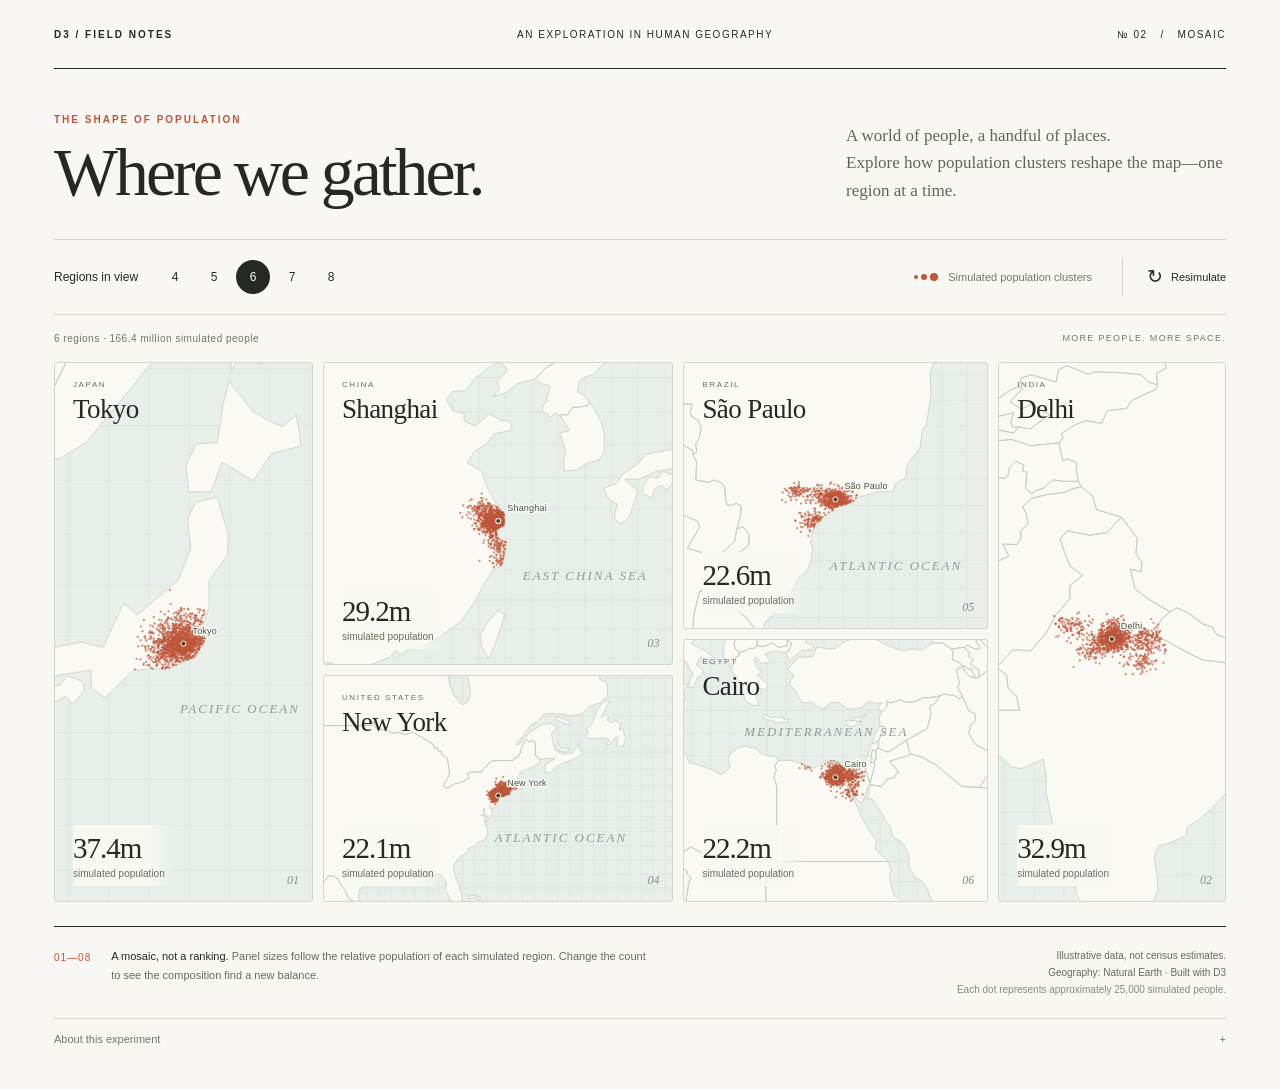
==== mosaic/index.html @ eed4c290 "Add responsive population mosaic page Add four-to-eight region layouts, locally rendered D3 maps, an" ====
<!doctype html>
<html lang="en">
<head>
<meta charset="utf-8"><meta name="viewport" content="width=device-width, initial-scale=1">
<title>Where we gather — Population mosaic</title>
<link rel="stylesheet" href="mosaic.css">
<script src="../lib/d3.min.js" defer></script><script src="../lib/topojson-client.min.js" defer></script><script src="mosaic.js" defer></script>
</head>
<body>
<main>
<header class="masthead"><a href="../">D3 / FIELD NOTES</a><span>AN EXPLORATION IN HUMAN GEOGRAPHY</span><span class="edition">№ 02 &nbsp; / &nbsp; MOSAIC</span></header>
<section class="intro"><div><p class="eyebrow">THE SHAPE OF POPULATION</p><h1>Where we gather.</h1></div><p class="dek">A world of people, a handful of places.<br>Explore how population clusters reshape the map—one region at a time.</p></section>
<section class="toolbar" aria-label="Mosaic controls"><div class="picker"><span id="picker-label">Regions in view</span><div class="choices" role="group" aria-labelledby="picker-label"><button disabled data-count="4" aria-pressed="false">4</button><button disabled data-count="5" aria-pressed="false">5</button><button disabled data-count="6" aria-pressed="true">6</button><button disabled data-count="7" aria-pressed="false">7</button><button disabled data-count="8" aria-pressed="false">8</button></div></div><div class="legend"><span class="dots"><i></i><i></i><i></i></span> Simulated population clusters</div><button disabled id="reshuffle" class="reshuffle"><span aria-hidden="true">↻</span> Resimulate</button></section>
<div class="summary"><span id="summary" role="status" aria-live="polite">Loading the world…</span><span>MORE PEOPLE. MORE SPACE.</span></div>
<section id="mosaic" class="mosaic" aria-label="Population maps" aria-busy="true"></section>
<p id="error" role="alert" hidden>We couldn’t load the maps. Please refresh to try again.</p>
<footer><div><span class="foot-number">01—08</span><p><strong>A mosaic, not a ranking.</strong> Panel sizes follow the relative population of each simulated region. Change the count to see the composition find a new balance.</p></div><p class="source">Illustrative data, not census estimates.<br>Geography: Natural Earth · Built with D3<br><span>Each dot represents approximately 25,000 simulated people.</span></p></footer>
<details><summary>About this experiment <span aria-hidden="true">+</span></summary><p>These fictional population totals are anchored to real city locations. Seeded clusters are scattered around each center and clipped to land. Panel area is proportional to simulated population; the map projection refits whenever a panel changes size. On smaller screens, equal-sized panels keep the maps readable. Every map uses its own scale, so dot concentration should not be compared as measured population density. Resimulate generates a new set of populations and clusters.</p></details>
</main>
</body></html>
---- mosaic/mosaic.css ----
:root{--paper:#f8f7f3;--ink:#252925;--muted:#74776e;--rule:#d6d8cf;--sea:#e8eee9;--land:#faf9f3;--accent:#be563a}*{box-sizing:border-box}body{margin:0;background:var(--paper);color:var(--ink);font-family:"Helvetica Neue",Helvetica,sans-serif;-webkit-font-smoothing:antialiased}main{max-width:1512px;margin:auto;padding:0 54px}.masthead{height:69px;display:flex;align-items:center;justify-content:space-between;border-bottom:1px solid var(--ink);font-size:10px;letter-spacing:1.5px}.masthead a{color:inherit;text-decoration:none;font-weight:700;letter-spacing:2px}.intro{display:flex;align-items:flex-end;justify-content:space-between;padding:45px 0 32px;gap:30px}.eyebrow{font-size:10px;letter-spacing:2px;color:var(--accent);font-weight:700;margin:0 0 14px}h1{font-family:Georgia,"Times New Roman",serif;font-weight:400;font-size:clamp(44px,5.3vw,78px);letter-spacing:-3px;line-height:1;margin:0}.dek{font-family:Georgia,serif;font-size:17px;line-height:1.6;max-width:380px;margin:0 0 3px;color:#60665c}.toolbar{display:flex;align-items:center;gap:30px;min-height:76px;border-top:1px solid var(--rule);border-bottom:1px solid var(--rule);font-size:12px}.picker{display:flex;align-items:center;gap:20px}.choices{display:flex;gap:5px}button{font:inherit;cursor:pointer;color:inherit;background:none;border:0}.choices button{width:34px;height:34px;border:1px solid transparent;border-radius:50%;transition:background .2s}.choices button:hover{background:#e5e7dd}.choices button[aria-pressed=true]{background:var(--ink);color:white}.legend{margin-left:auto;display:flex;align-items:center;gap:10px;color:var(--muted);font-size:11px}.dots{display:flex;gap:3px;align-items:center}.dots i{width:4px;height:4px;background:var(--accent);border-radius:50%}.dots i:nth-child(2){width:6px;height:6px}.dots i:nth-child(3){width:8px;height:8px}.reshuffle{border-left:1px solid var(--rule);padding:8px 0 8px 24px;font-size:11px}.reshuffle span{font-size:19px;vertical-align:-2px;margin-right:5px}button:focus-visible,a:focus-visible,summary:focus-visible{outline:2px solid var(--accent);outline-offset:4px}.summary{display:flex;justify-content:space-between;align-items:center;height:47px;color:var(--muted);font-size:10px;letter-spacing:.5px}.summary>span:last-child{font-size:9px;letter-spacing:1.3px}.mosaic{position:relative;height:540px}.panel{position:absolute;overflow:hidden;background:var(--sea);border:1px solid #d0d8cd;border-radius:3px;transition:left .55s cubic-bezier(.22,.68,0,1),top .55s cubic-bezier(.22,.68,0,1),width .55s cubic-bezier(.22,.68,0,1),height .55s cubic-bezier(.22,.68,0,1)}.panel svg{display:block;width:100%;height:100%}.panel-title{position:absolute;left:18px;top:17px;right:15px;pointer-events:none}.region-meta{font-size:8px;letter-spacing:1.6px;text-transform:uppercase;color:#687367;margin:0 0 6px}.panel h2{font-family:Georgia,serif;font-weight:400;letter-spacing:-.6px;font-size:27px;line-height:1.05;margin:0}.panel-number{position:absolute;right:13px;bottom:13px;font:italic 12px Georgia,serif;color:#829083}.population{position:absolute;bottom:15px;left:18px;margin:0;padding:7px 10px 7px 0;background:linear-gradient(90deg,rgba(248,249,242,.94) 75%,transparent);font-size:10px;color:#65705f;pointer-events:none}.population strong{font-family:Georgia,serif;font-size:29px;font-weight:400;letter-spacing:-1px;color:var(--ink);display:block;margin-bottom:3px}.city-label{font-size:9px;letter-spacing:.2px;fill:#475747;paint-order:stroke;stroke:#faf9f3;stroke-width:3px;stroke-linejoin:round}.water-label{fill:#8d9f96;font:italic 13px Georgia,serif;letter-spacing:2px}.land{fill:var(--land);stroke:#bdcbbb;stroke-width:.65}.grid{fill:none;stroke:#cbd7cb;stroke-width:.5;opacity:.6}.point{fill:var(--accent);opacity:.65}footer{display:flex;justify-content:space-between;gap:50px;border-top:1px solid var(--ink);margin-top:24px;padding:20px 0;color:#666c62;font-size:11px;line-height:1.7}footer>div{display:flex;gap:20px;max-width:600px}footer p{margin:0}footer strong{color:var(--ink);font-weight:500}.foot-number{white-space:nowrap;font-size:10px;letter-spacing:1px;color:var(--accent);padding-top:2px}.source{text-align:right;min-width:290px;font-size:10px}.source span{color:#868b80}details{border-top:1px solid var(--rule);margin-bottom:30px;font-size:11px;color:var(--muted)}summary{cursor:pointer;list-style:none;padding:14px 0}summary span{float:right}details>p{max-width:800px;line-height:1.7;margin:0 0 20px}#error{padding:50px;text-align:center}@media(min-width:1600px){.mosaic{height:610px}}@media(max-width:1000px){main{padding:0 28px}.dek{font-size:15px;max-width:320px}.mosaic{height:570px}.panel h2{font-size:24px}.toolbar{gap:16px}.picker{gap:12px}.legend{font-size:10px}.reshuffle{padding-left:15px}.masthead>span:nth-child(2){display:none}footer{gap:24px}}@media(max-width:700px){main{padding:0 20px}.masthead{height:55px;font-size:9px}.intro{display:block;padding:30px 0 24px}h1{font-size:51px;letter-spacing:-2px}.dek{margin-top:18px;font-size:15px}.toolbar{flex-wrap:wrap;gap:15px;padding:15px 0}.picker{flex:1}.legend{order:3;margin:0;width:100%;font-size:10px}.reshuffle{border:0;padding:0}.summary>span:last-child{display:none}.panel-title{left:16px}.panel h2{font-size:27px}footer{display:block}.source{text-align:left;margin:18px 0 0 0;min-width:0}footer>div{gap:15px}.choices{gap:1px}.choices button{width:30px;height:30px}}@media(prefers-reduced-motion:reduce){*,*::before,*::after{transition:none!important;animation:none!important}}
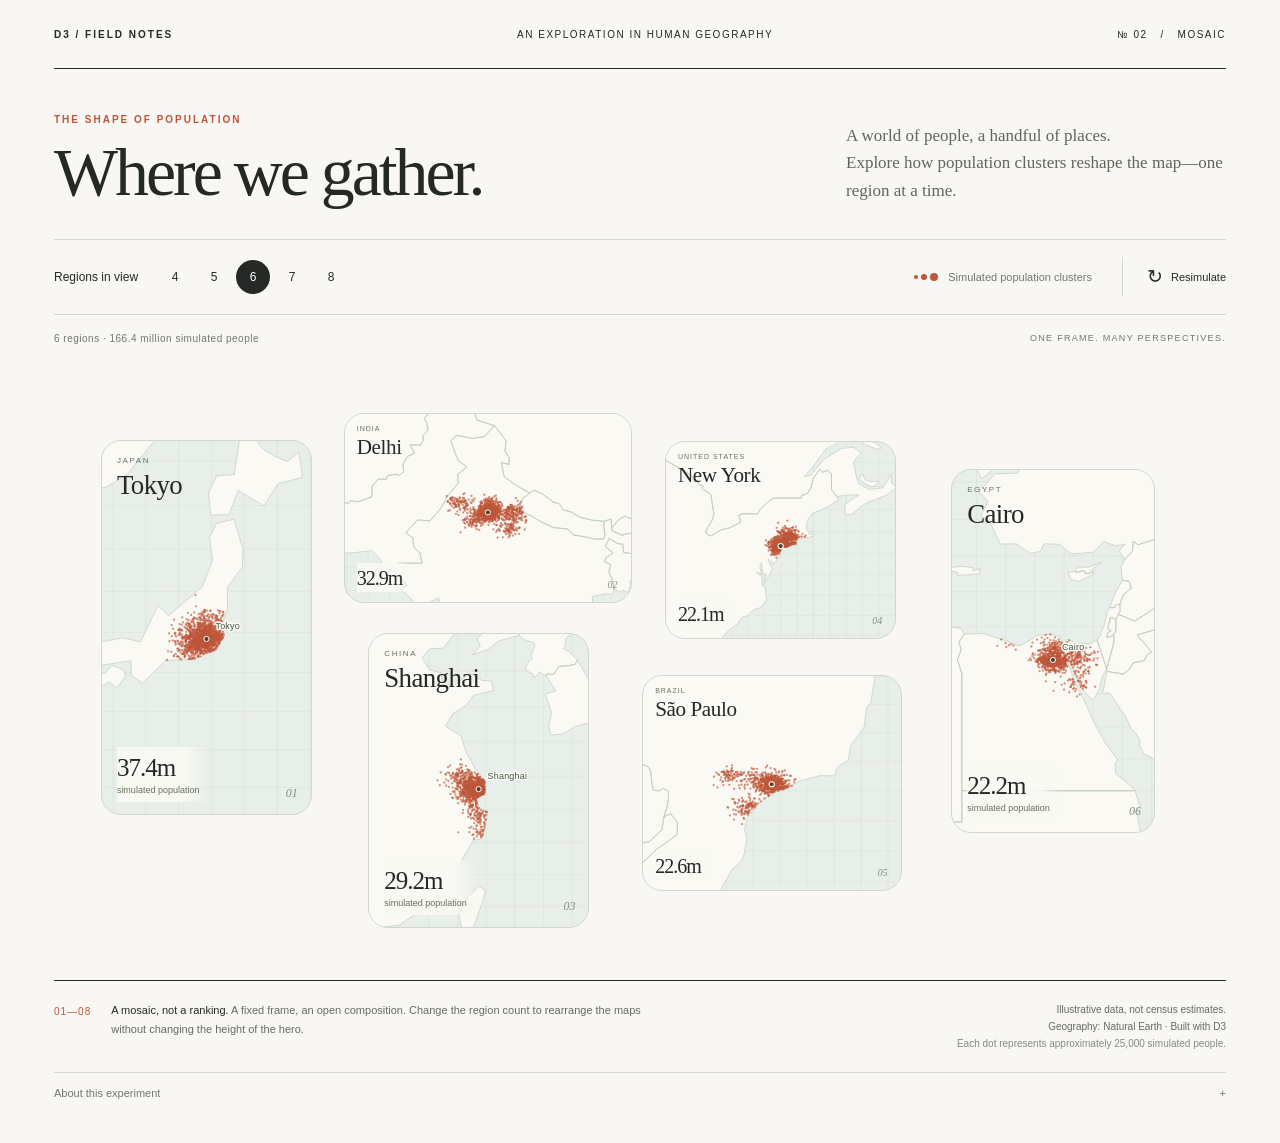
==== commit b1aa4d14: "Compose mosaic maps within a fixed hero banner Replace the filled treemap with staggered portrait an" ====
--- a/mosaic/index.html
+++ b/mosaic/index.html
@@ -11,10 +11,10 @@
 <header class="masthead"><a href="../">D3 / FIELD NOTES</a><span>AN EXPLORATION IN HUMAN GEOGRAPHY</span><span class="edition">№ 02 &nbsp; / &nbsp; MOSAIC</span></header>
 <section class="intro"><div><p class="eyebrow">THE SHAPE OF POPULATION</p><h1>Where we gather.</h1></div><p class="dek">A world of people, a handful of places.<br>Explore how population clusters reshape the map—one region at a time.</p></section>
 <section class="toolbar" aria-label="Mosaic controls"><div class="picker"><span id="picker-label">Regions in view</span><div class="choices" role="group" aria-labelledby="picker-label"><button disabled data-count="4" aria-pressed="false">4</button><button disabled data-count="5" aria-pressed="false">5</button><button disabled data-count="6" aria-pressed="true">6</button><button disabled data-count="7" aria-pressed="false">7</button><button disabled data-count="8" aria-pressed="false">8</button></div></div><div class="legend"><span class="dots"><i></i><i></i><i></i></span> Simulated population clusters</div><button disabled id="reshuffle" class="reshuffle"><span aria-hidden="true">↻</span> Resimulate</button></section>
-<div class="summary"><span id="summary" role="status" aria-live="polite">Loading the world…</span><span>MORE PEOPLE. MORE SPACE.</span></div>
+<div class="summary"><span id="summary" role="status" aria-live="polite">Loading the world…</span><span>ONE FRAME. MANY PERSPECTIVES.</span></div>
 <section id="mosaic" class="mosaic" aria-label="Population maps" aria-busy="true"></section>
 <p id="error" role="alert" hidden>We couldn’t load the maps. Please refresh to try again.</p>
-<footer><div><span class="foot-number">01—08</span><p><strong>A mosaic, not a ranking.</strong> Panel sizes follow the relative population of each simulated region. Change the count to see the composition find a new balance.</p></div><p class="source">Illustrative data, not census estimates.<br>Geography: Natural Earth · Built with D3<br><span>Each dot represents approximately 25,000 simulated people.</span></p></footer>
-<details><summary>About this experiment <span aria-hidden="true">+</span></summary><p>These fictional population totals are anchored to real city locations. Seeded clusters are scattered around each center and clipped to land. Panel area is proportional to simulated population; the map projection refits whenever a panel changes size. On smaller screens, equal-sized panels keep the maps readable. Every map uses its own scale, so dot concentration should not be compared as measured population density. Resimulate generates a new set of populations and clusters.</p></details>
+<footer><div><span class="foot-number">01—08</span><p><strong>A mosaic, not a ranking.</strong> A fixed frame, an open composition. Change the region count to rearrange the maps without changing the height of the hero.</p></div><p class="source">Illustrative data, not census estimates.<br>Geography: Natural Earth · Built with D3<br><span>Each dot represents approximately 25,000 simulated people.</span></p></footer>
+<details><summary>About this experiment <span aria-hidden="true">+</span></summary><p>These fictional population totals are anchored to real city locations. Seeded clusters are scattered around each center and clipped to land. Each panel count has a composed arrangement of portrait and landscape maps, with intentional space between them. Population subtly scales panels within their slots; area is not a quantitative population encoding. The hero stays at 2:1 on larger screens and 4:5 on phones, regardless of count. Map projections refit to each panel. Every map uses its own scale, so dot concentration should not be compared as measured population density. Resimulate generates a new set of populations and clusters.</p></details>
 </main>
 </body></html>
--- a/mosaic/mosaic.css
+++ b/mosaic/mosaic.css
@@ -1 +1,14 @@
-:root{--paper:#f8f7f3;--ink:#252925;--muted:#74776e;--rule:#d6d8cf;--sea:#e8eee9;--land:#faf9f3;--accent:#be563a}*{box-sizing:border-box}body{margin:0;background:var(--paper);color:var(--ink);font-family:"Helvetica Neue",Helvetica,sans-serif;-webkit-font-smoothing:antialiased}main{max-width:1512px;margin:auto;padding:0 54px}.masthead{height:69px;display:flex;align-items:center;justify-content:space-between;border-bottom:1px solid var(--ink);font-size:10px;letter-spacing:1.5px}.masthead a{color:inherit;text-decoration:none;font-weight:700;letter-spacing:2px}.intro{display:flex;align-items:flex-end;justify-content:space-between;padding:45px 0 32px;gap:30px}.eyebrow{font-size:10px;letter-spacing:2px;color:var(--accent);font-weight:700;margin:0 0 14px}h1{font-family:Georgia,"Times New Roman",serif;font-weight:400;font-size:clamp(44px,5.3vw,78px);letter-spacing:-3px;line-height:1;margin:0}.dek{font-family:Georgia,serif;font-size:17px;line-height:1.6;max-width:380px;margin:0 0 3px;color:#60665c}.toolbar{display:flex;align-items:center;gap:30px;min-height:76px;border-top:1px solid var(--rule);border-bottom:1px solid var(--rule);font-size:12px}.picker{display:flex;align-items:center;gap:20px}.choices{display:flex;gap:5px}button{font:inherit;cursor:pointer;color:inherit;background:none;border:0}.choices button{width:34px;height:34px;border:1px solid transparent;border-radius:50%;transition:background .2s}.choices button:hover{background:#e5e7dd}.choices button[aria-pressed=true]{background:var(--ink);color:white}.legend{margin-left:auto;display:flex;align-items:center;gap:10px;color:var(--muted);font-size:11px}.dots{display:flex;gap:3px;align-items:center}.dots i{width:4px;height:4px;background:var(--accent);border-radius:50%}.dots i:nth-child(2){width:6px;height:6px}.dots i:nth-child(3){width:8px;height:8px}.reshuffle{border-left:1px solid var(--rule);padding:8px 0 8px 24px;font-size:11px}.reshuffle span{font-size:19px;vertical-align:-2px;margin-right:5px}button:focus-visible,a:focus-visible,summary:focus-visible{outline:2px solid var(--accent);outline-offset:4px}.summary{display:flex;justify-content:space-between;align-items:center;height:47px;color:var(--muted);font-size:10px;letter-spacing:.5px}.summary>span:last-child{font-size:9px;letter-spacing:1.3px}.mosaic{position:relative;height:540px}.panel{position:absolute;overflow:hidden;background:var(--sea);border:1px solid #d0d8cd;border-radius:3px;transition:left .55s cubic-bezier(.22,.68,0,1),top .55s cubic-bezier(.22,.68,0,1),width .55s cubic-bezier(.22,.68,0,1),height .55s cubic-bezier(.22,.68,0,1)}.panel svg{display:block;width:100%;height:100%}.panel-title{position:absolute;left:18px;top:17px;right:15px;pointer-events:none}.region-meta{font-size:8px;letter-spacing:1.6px;text-transform:uppercase;color:#687367;margin:0 0 6px}.panel h2{font-family:Georgia,serif;font-weight:400;letter-spacing:-.6px;font-size:27px;line-height:1.05;margin:0}.panel-number{position:absolute;right:13px;bottom:13px;font:italic 12px Georgia,serif;color:#829083}.population{position:absolute;bottom:15px;left:18px;margin:0;padding:7px 10px 7px 0;background:linear-gradient(90deg,rgba(248,249,242,.94) 75%,transparent);font-size:10px;color:#65705f;pointer-events:none}.population strong{font-family:Georgia,serif;font-size:29px;font-weight:400;letter-spacing:-1px;color:var(--ink);display:block;margin-bottom:3px}.city-label{font-size:9px;letter-spacing:.2px;fill:#475747;paint-order:stroke;stroke:#faf9f3;stroke-width:3px;stroke-linejoin:round}.water-label{fill:#8d9f96;font:italic 13px Georgia,serif;letter-spacing:2px}.land{fill:var(--land);stroke:#bdcbbb;stroke-width:.65}.grid{fill:none;stroke:#cbd7cb;stroke-width:.5;opacity:.6}.point{fill:var(--accent);opacity:.65}footer{display:flex;justify-content:space-between;gap:50px;border-top:1px solid var(--ink);margin-top:24px;padding:20px 0;color:#666c62;font-size:11px;line-height:1.7}footer>div{display:flex;gap:20px;max-width:600px}footer p{margin:0}footer strong{color:var(--ink);font-weight:500}.foot-number{white-space:nowrap;font-size:10px;letter-spacing:1px;color:var(--accent);padding-top:2px}.source{text-align:right;min-width:290px;font-size:10px}.source span{color:#868b80}details{border-top:1px solid var(--rule);margin-bottom:30px;font-size:11px;color:var(--muted)}summary{cursor:pointer;list-style:none;padding:14px 0}summary span{float:right}details>p{max-width:800px;line-height:1.7;margin:0 0 20px}#error{padding:50px;text-align:center}@media(min-width:1600px){.mosaic{height:610px}}@media(max-width:1000px){main{padding:0 28px}.dek{font-size:15px;max-width:320px}.mosaic{height:570px}.panel h2{font-size:24px}.toolbar{gap:16px}.picker{gap:12px}.legend{font-size:10px}.reshuffle{padding-left:15px}.masthead>span:nth-child(2){display:none}footer{gap:24px}}@media(max-width:700px){main{padding:0 20px}.masthead{height:55px;font-size:9px}.intro{display:block;padding:30px 0 24px}h1{font-size:51px;letter-spacing:-2px}.dek{margin-top:18px;font-size:15px}.toolbar{flex-wrap:wrap;gap:15px;padding:15px 0}.picker{flex:1}.legend{order:3;margin:0;width:100%;font-size:10px}.reshuffle{border:0;padding:0}.summary>span:last-child{display:none}.panel-title{left:16px}.panel h2{font-size:27px}footer{display:block}.source{text-align:left;margin:18px 0 0 0;min-width:0}footer>div{gap:15px}.choices{gap:1px}.choices button{width:30px;height:30px}}@media(prefers-reduced-motion:reduce){*,*::before,*::after{transition:none!important;animation:none!important}}
+:root{--paper:#f8f7f3;--ink:#252925;--muted:#74776e;--rule:#d6d8cf;--sea:#e8eee9;--land:#faf9f3;--accent:#be563a}*{box-sizing:border-box}body{margin:0;background:var(--paper);color:var(--ink);font-family:"Helvetica Neue",Helvetica,sans-serif;-webkit-font-smoothing:antialiased}main{max-width:1512px;margin:auto;padding:0 54px}.masthead{height:69px;display:flex;align-items:center;justify-content:space-between;border-bottom:1px solid var(--ink);font-size:10px;letter-spacing:1.5px}.masthead a{color:inherit;text-decoration:none;font-weight:700;letter-spacing:2px}.intro{display:flex;align-items:flex-end;justify-content:space-between;padding:45px 0 32px;gap:30px}.eyebrow{font-size:10px;letter-spacing:2px;color:var(--accent);font-weight:700;margin:0 0 14px}h1{font-family:Georgia,"Times New Roman",serif;font-weight:400;font-size:clamp(44px,5.3vw,78px);letter-spacing:-3px;line-height:1;margin:0}.dek{font-family:Georgia,serif;font-size:17px;line-height:1.6;max-width:380px;margin:0 0 3px;color:#60665c}.toolbar{display:flex;align-items:center;gap:30px;min-height:76px;border-top:1px solid var(--rule);border-bottom:1px solid var(--rule);font-size:12px}.picker{display:flex;align-items:center;gap:20px}.choices{display:flex;gap:5px}button{font:inherit;cursor:pointer;color:inherit;background:none;border:0}.choices button{width:34px;height:34px;border:1px solid transparent;border-radius:50%;transition:background .2s}.choices button:hover{background:#e5e7dd}.choices button[aria-pressed=true]{background:var(--ink);color:white}.legend{margin-left:auto;display:flex;align-items:center;gap:10px;color:var(--muted);font-size:11px}.dots{display:flex;gap:3px;align-items:center}.dots i{width:4px;height:4px;background:var(--accent);border-radius:50%}.dots i:nth-child(2){width:6px;height:6px}.dots i:nth-child(3){width:8px;height:8px}.reshuffle{border-left:1px solid var(--rule);padding:8px 0 8px 24px;font-size:11px}.reshuffle span{font-size:19px;vertical-align:-2px;margin-right:5px}button:focus-visible,a:focus-visible,summary:focus-visible{outline:2px solid var(--accent);outline-offset:4px}.summary{display:flex;justify-content:space-between;align-items:center;height:47px;color:var(--muted);font-size:10px;letter-spacing:.5px}.summary>span:last-child{font-size:9px;letter-spacing:1.3px}.mosaic{container-type:inline-size;position:relative;aspect-ratio:2 / 1;width:100%;height:auto;margin:8px 0 16px}.panel{position:absolute;overflow:hidden;background:var(--sea);border:1px solid #d0d8cd;border-radius:20px;transition:left .55s cubic-bezier(.22,.68,0,1),top .55s cubic-bezier(.22,.68,0,1),width .55s cubic-bezier(.22,.68,0,1),height .55s cubic-bezier(.22,.68,0,1)}.panel svg{display:block;width:100%;height:100%}.panel-title{position:absolute;left:18px;top:17px;right:15px;pointer-events:none}.region-meta{font-size:8px;letter-spacing:1.6px;text-transform:uppercase;color:#687367;margin:0 0 6px}.panel h2{font-family:Georgia,serif;font-weight:400;letter-spacing:-.6px;font-size:27px;line-height:1.05;margin:0}.panel-number{position:absolute;right:13px;bottom:13px;font:italic 12px Georgia,serif;color:#829083}.population{position:absolute;bottom:15px;left:18px;margin:0;padding:7px 10px 7px 0;background:linear-gradient(90deg,rgba(248,249,242,.94) 75%,transparent);font-size:10px;color:#65705f;pointer-events:none}.population strong{font-family:Georgia,serif;font-size:29px;font-weight:400;letter-spacing:-1px;color:var(--ink);display:block;margin-bottom:3px}.city-label{font-size:9px;letter-spacing:.2px;fill:#475747;paint-order:stroke;stroke:#faf9f3;stroke-width:3px;stroke-linejoin:round}.water-label{fill:#8d9f96;font:italic 13px Georgia,serif;letter-spacing:2px}.land{fill:var(--land);stroke:#bdcbbb;stroke-width:.65}.grid{fill:none;stroke:#cbd7cb;stroke-width:.5;opacity:.6}.point{fill:var(--accent);opacity:.65}footer{display:flex;justify-content:space-between;gap:50px;border-top:1px solid var(--ink);margin-top:24px;padding:20px 0;color:#666c62;font-size:11px;line-height:1.7}footer>div{display:flex;gap:20px;max-width:600px}footer p{margin:0}footer strong{color:var(--ink);font-weight:500}.foot-number{white-space:nowrap;font-size:10px;letter-spacing:1px;color:var(--accent);padding-top:2px}.source{text-align:right;min-width:290px;font-size:10px}.source span{color:#868b80}details{border-top:1px solid var(--rule);margin-bottom:30px;font-size:11px;color:var(--muted)}summary{cursor:pointer;list-style:none;padding:14px 0}summary span{float:right}details>p{max-width:800px;line-height:1.7;margin:0 0 20px}#error{padding:50px;text-align:center}@media(max-width:1000px){main{padding:0 28px}.dek{font-size:15px;max-width:320px}.panel h2{font-size:24px}.toolbar{gap:16px}.picker{gap:12px}.legend{font-size:10px}.reshuffle{padding-left:15px}.masthead>span:nth-child(2){display:none}footer{gap:24px}}@media(max-width:700px){main{padding:0 20px}.masthead{height:55px;font-size:9px}.intro{display:block;padding:30px 0 24px}h1{font-size:51px;letter-spacing:-2px}.dek{margin-top:18px;font-size:15px}.toolbar{flex-wrap:wrap;gap:15px;padding:15px 0}.picker{flex:1}.legend{order:3;margin:0;width:100%;font-size:10px}.reshuffle{border:0;padding:0}.summary>span:last-child{display:none}.panel-title{left:16px}.panel h2{font-size:27px}footer{display:block}.source{text-align:left;margin:18px 0 0 0;min-width:0}footer>div{gap:15px}.choices{gap:1px}.choices button{width:30px;height:30px}}@media(prefers-reduced-motion:reduce){*,*::before,*::after{transition:none!important;animation:none!important}}
+
+/* Hero compositions preserve a stable frame as the number of panels changes. */
+.panel-title{left:15px;top:15px;right:12px}
+.panel h2{font-size:clamp(18px,2.1vw,28px)}
+.population{left:15px;bottom:12px;font-size:9px}
+.population strong{font-size:25px}
+.panel.compact .panel-title{top:11px;left:12px;right:8px}
+.panel.compact .region-meta{font-size:7px;letter-spacing:1px;margin-bottom:4px}
+.panel.compact h2{font-size:clamp(15px,1.65vw,22px);letter-spacing:-.4px}
+.panel.compact .population{left:12px;bottom:10px;font-size:0;padding:4px 8px 2px 0}
+.panel.compact .population strong{font-size:20px;margin:0}
+.panel.compact .panel-number{font-size:10px;bottom:12px}
+@media(max-width:639px){.mosaic{aspect-ratio:4 / 5}.panel{border-radius:14px}.panel h2{font-size:20px}.panel.compact h2{font-size:16px}.panel.compact .region-meta{display:none}.panel.compact .population strong{font-size:18px}.panel.compact .panel-title{top:9px;left:10px}.panel.compact .population{left:10px;bottom:7px}.panel-number{display:none}}
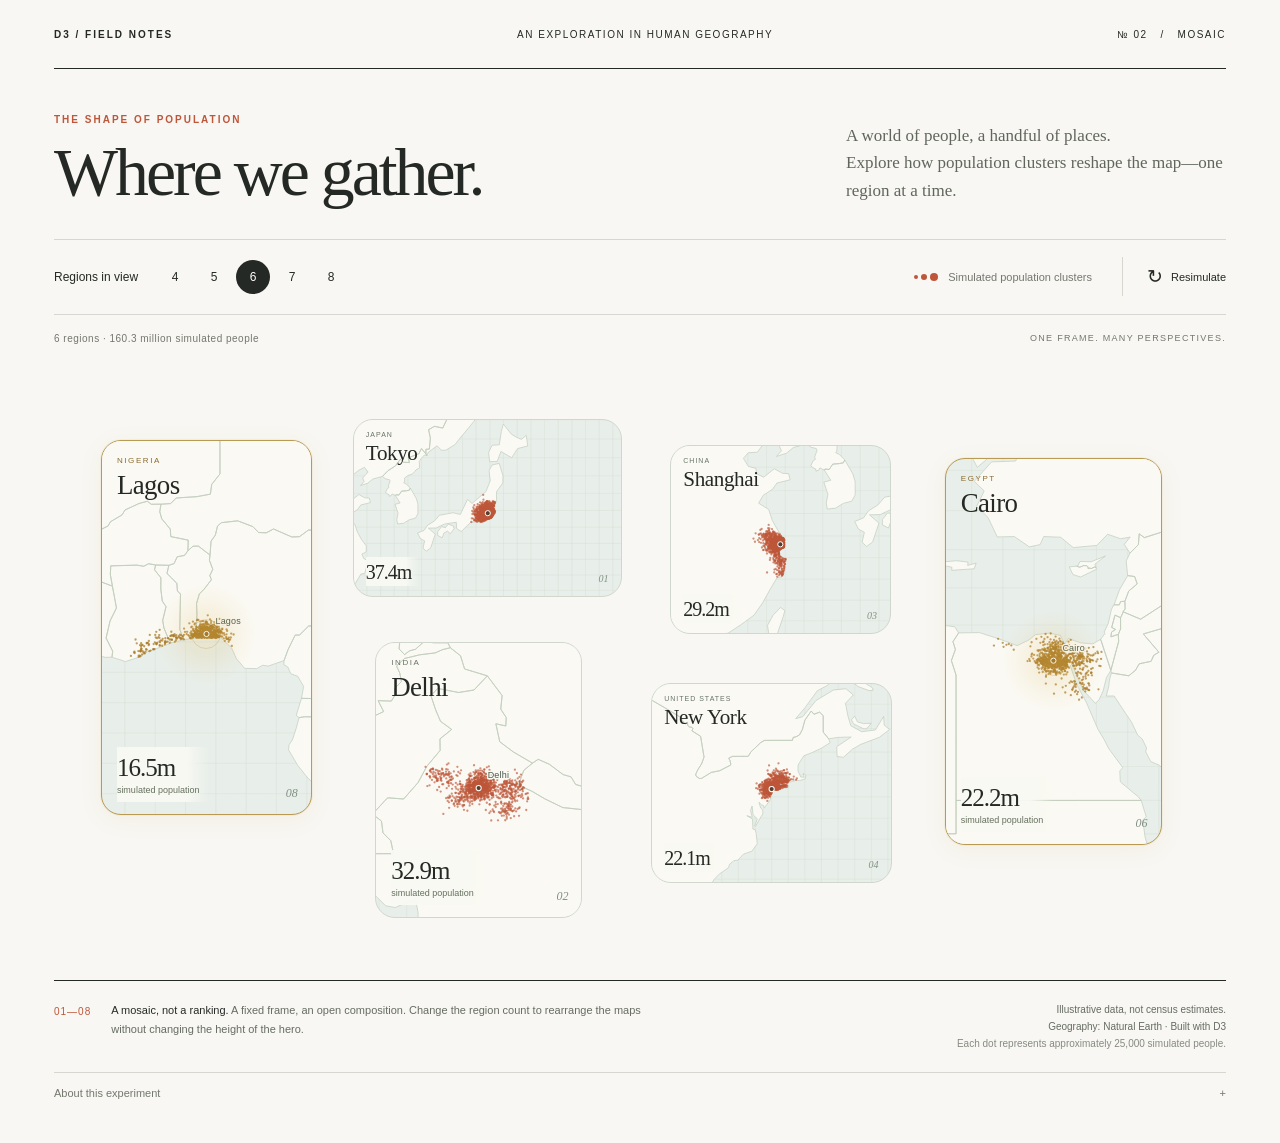
==== commit b4ed4b18: "Spotlight random population centers in the mosaic hero Select one to three regions per page load, as" ====
--- a/mosaic/index.html
+++ b/mosaic/index.html
@@ -3,8 +3,8 @@
 <head>
 <meta charset="utf-8"><meta name="viewport" content="width=device-width, initial-scale=1">
 <title>Where we gather — Population mosaic</title>
-<link rel="stylesheet" href="mosaic.css">
-<script src="../lib/d3.min.js" defer></script><script src="../lib/topojson-client.min.js" defer></script><script src="mosaic.js" defer></script>
+<link rel="stylesheet" href="mosaic.css?v=gold-1">
+<script src="../lib/d3.min.js" defer></script><script src="../lib/topojson-client.min.js" defer></script><script src="mosaic.js?v=gold-1" defer></script>
 </head>
 <body>
 <main>
@@ -15,6 +15,6 @@
 <section id="mosaic" class="mosaic" aria-label="Population maps" aria-busy="true"></section>
 <p id="error" role="alert" hidden>We couldn’t load the maps. Please refresh to try again.</p>
 <footer><div><span class="foot-number">01—08</span><p><strong>A mosaic, not a ranking.</strong> A fixed frame, an open composition. Change the region count to rearrange the maps without changing the height of the hero.</p></div><p class="source">Illustrative data, not census estimates.<br>Geography: Natural Earth · Built with D3<br><span>Each dot represents approximately 25,000 simulated people.</span></p></footer>
-<details><summary>About this experiment <span aria-hidden="true">+</span></summary><p>These fictional population totals are anchored to real city locations. Seeded clusters are scattered around each center and clipped to land. Each panel count has a composed arrangement of portrait and landscape maps, with intentional space between them. Population subtly scales panels within their slots; area is not a quantitative population encoding. The hero stays at 2:1 on larger screens and 4:5 on phones, regardless of count. Map projections refit to each panel. Every map uses its own scale, so dot concentration should not be compared as measured population density. Resimulate generates a new set of populations and clusters.</p></details>
+<details><summary>About this experiment <span aria-hidden="true">+</span></summary><p>These fictional population totals are anchored to real city locations. Seeded clusters are scattered around each center and clipped to land. Each panel count has a composed arrangement of portrait and landscape maps, with intentional space between them. On each page load, one to three randomly selected regions receive the largest slots and a soft gold spotlight. That selection stays visible as the count changes. Population subtly scales the remaining panels within their slots; area is not a quantitative population encoding. The hero stays at 2:1 on larger screens and 4:5 on phones, regardless of count. Map projections refit to each panel. Every map uses its own scale, so dot concentration should not be compared as measured population density. Resimulate generates a new set of populations and clusters.</p></details>
 </main>
 </body></html>
--- a/mosaic/mosaic.css
+++ b/mosaic/mosaic.css
@@ -12,3 +12,17 @@
 .panel.compact .population strong{font-size:20px;margin:0}
 .panel.compact .panel-number{font-size:10px;bottom:12px}
 @media(max-width:639px){.mosaic{aspect-ratio:4 / 5}.panel{border-radius:14px}.panel h2{font-size:20px}.panel.compact h2{font-size:16px}.panel.compact .region-meta{display:none}.panel.compact .population strong{font-size:18px}.panel.compact .panel-title{top:9px;left:10px}.panel.compact .population{left:10px;bottom:7px}.panel-number{display:none}}
+
+/* A quiet gold spotlight, centered on the projected city rather than the card. */
+.panel.featured{border-color:#b99a52;box-shadow:0 0 0 1px #c6a55718,0 5px 24px #a57c2012}
+.panel.featured .point{fill:#a87924;opacity:.72}
+.panel.featured .center{fill:#8e651a}
+.panel.featured .region-meta{color:#8b6b30}
+.focus-glow{display:none;position:absolute;width:100px;height:100px;transform:translate(-50%,-50%);pointer-events:none}
+.featured .focus-glow{display:block}
+.focus-glow::before{content:"";position:absolute;inset:0;border-radius:50%;background:radial-gradient(circle,#efc76b55 0%,#dfb55735 30%,#dfb55712 55%,transparent 72%);opacity:.65;animation:gold-breathe 4.8s ease-in-out infinite}
+.focus-glow::after{content:"";position:absolute;inset:35px;border:1px solid #b78a3280;border-radius:50%;opacity:.5;animation:gold-ring 4.8s ease-in-out infinite}
+.panel.featured .panel-title,.panel.featured .population{z-index:1}
+@keyframes gold-breathe{0%,100%{opacity:.4;transform:scale(.86)}50%{opacity:.9;transform:scale(1.16)}}
+@keyframes gold-ring{0%,100%{opacity:.25;transform:scale(.9)}50%{opacity:.6;transform:scale(1.2)}}
+@media(prefers-reduced-motion:reduce){.focus-glow::before,.focus-glow::after{animation:none;transform:none}}
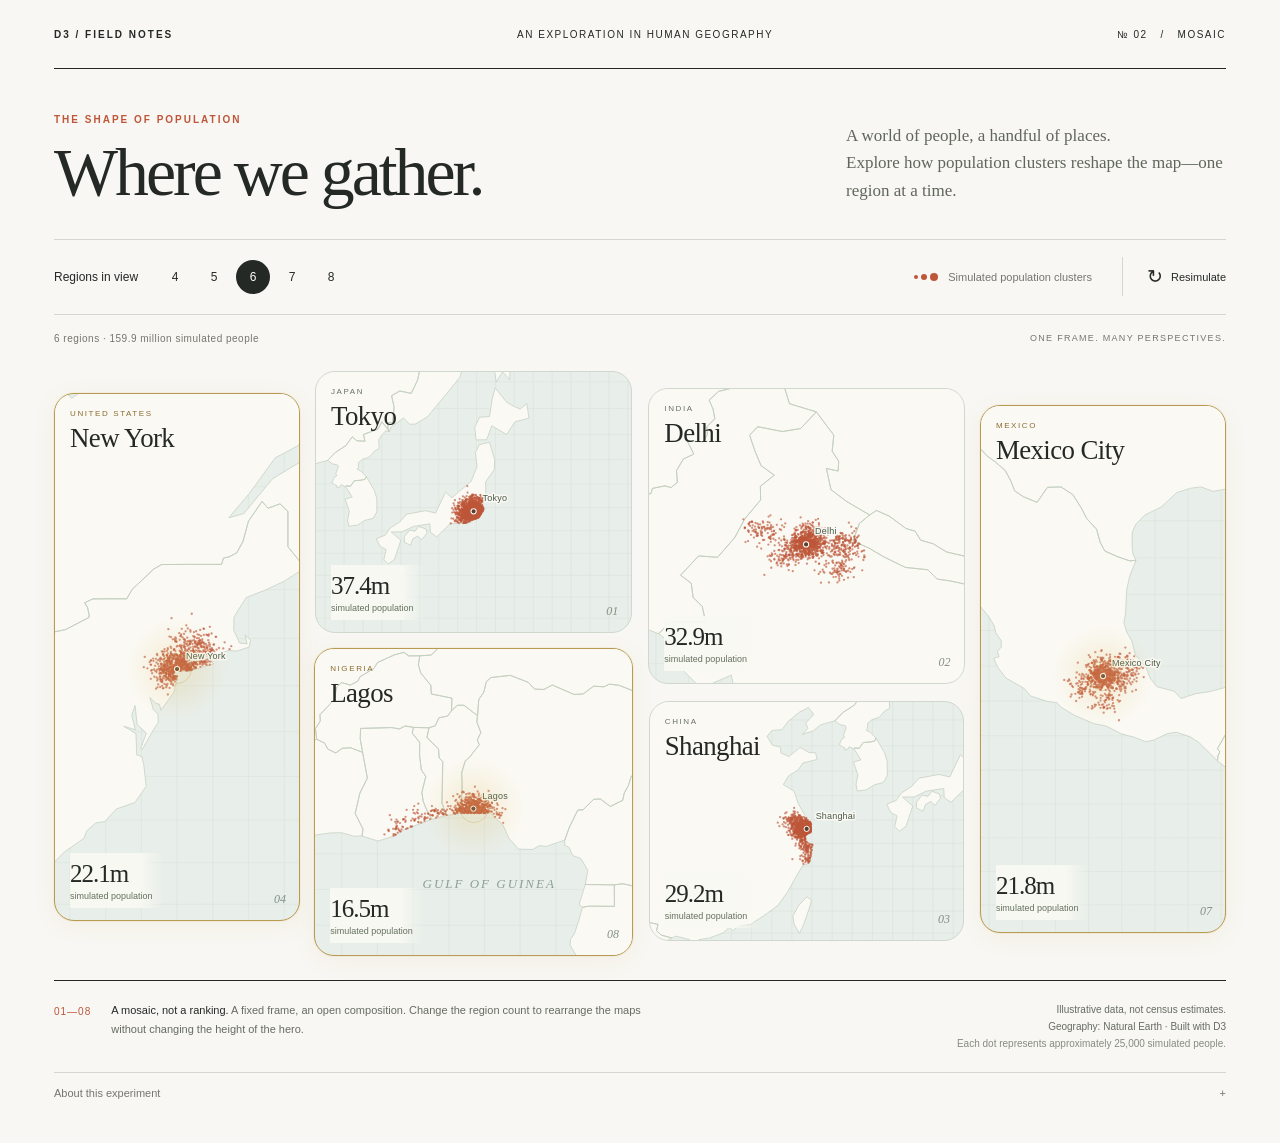
==== commit 99b90924: "Tighten mosaic panels and keep population dot colors consistent" ====
--- a/mosaic/index.html
+++ b/mosaic/index.html
@@ -3,8 +3,8 @@
 <head>
 <meta charset="utf-8"><meta name="viewport" content="width=device-width, initial-scale=1">
 <title>Where we gather — Population mosaic</title>
-<link rel="stylesheet" href="mosaic.css?v=gold-1">
-<script src="../lib/d3.min.js" defer></script><script src="../lib/topojson-client.min.js" defer></script><script src="mosaic.js?v=gold-1" defer></script>
+<link rel="stylesheet" href="mosaic.css?v=tight-1">
+<script src="../lib/d3.min.js" defer></script><script src="../lib/topojson-client.min.js" defer></script><script src="mosaic.js?v=tight-1" defer></script>
 </head>
 <body>
 <main>
--- a/mosaic/mosaic.css
+++ b/mosaic/mosaic.css
@@ -15,8 +15,6 @@
 
 /* A quiet gold spotlight, centered on the projected city rather than the card. */
 .panel.featured{border-color:#b99a52;box-shadow:0 0 0 1px #c6a55718,0 5px 24px #a57c2012}
-.panel.featured .point{fill:#a87924;opacity:.72}
-.panel.featured .center{fill:#8e651a}
 .panel.featured .region-meta{color:#8b6b30}
 .focus-glow{display:none;position:absolute;width:100px;height:100px;transform:translate(-50%,-50%);pointer-events:none}
 .featured .focus-glow{display:block}
